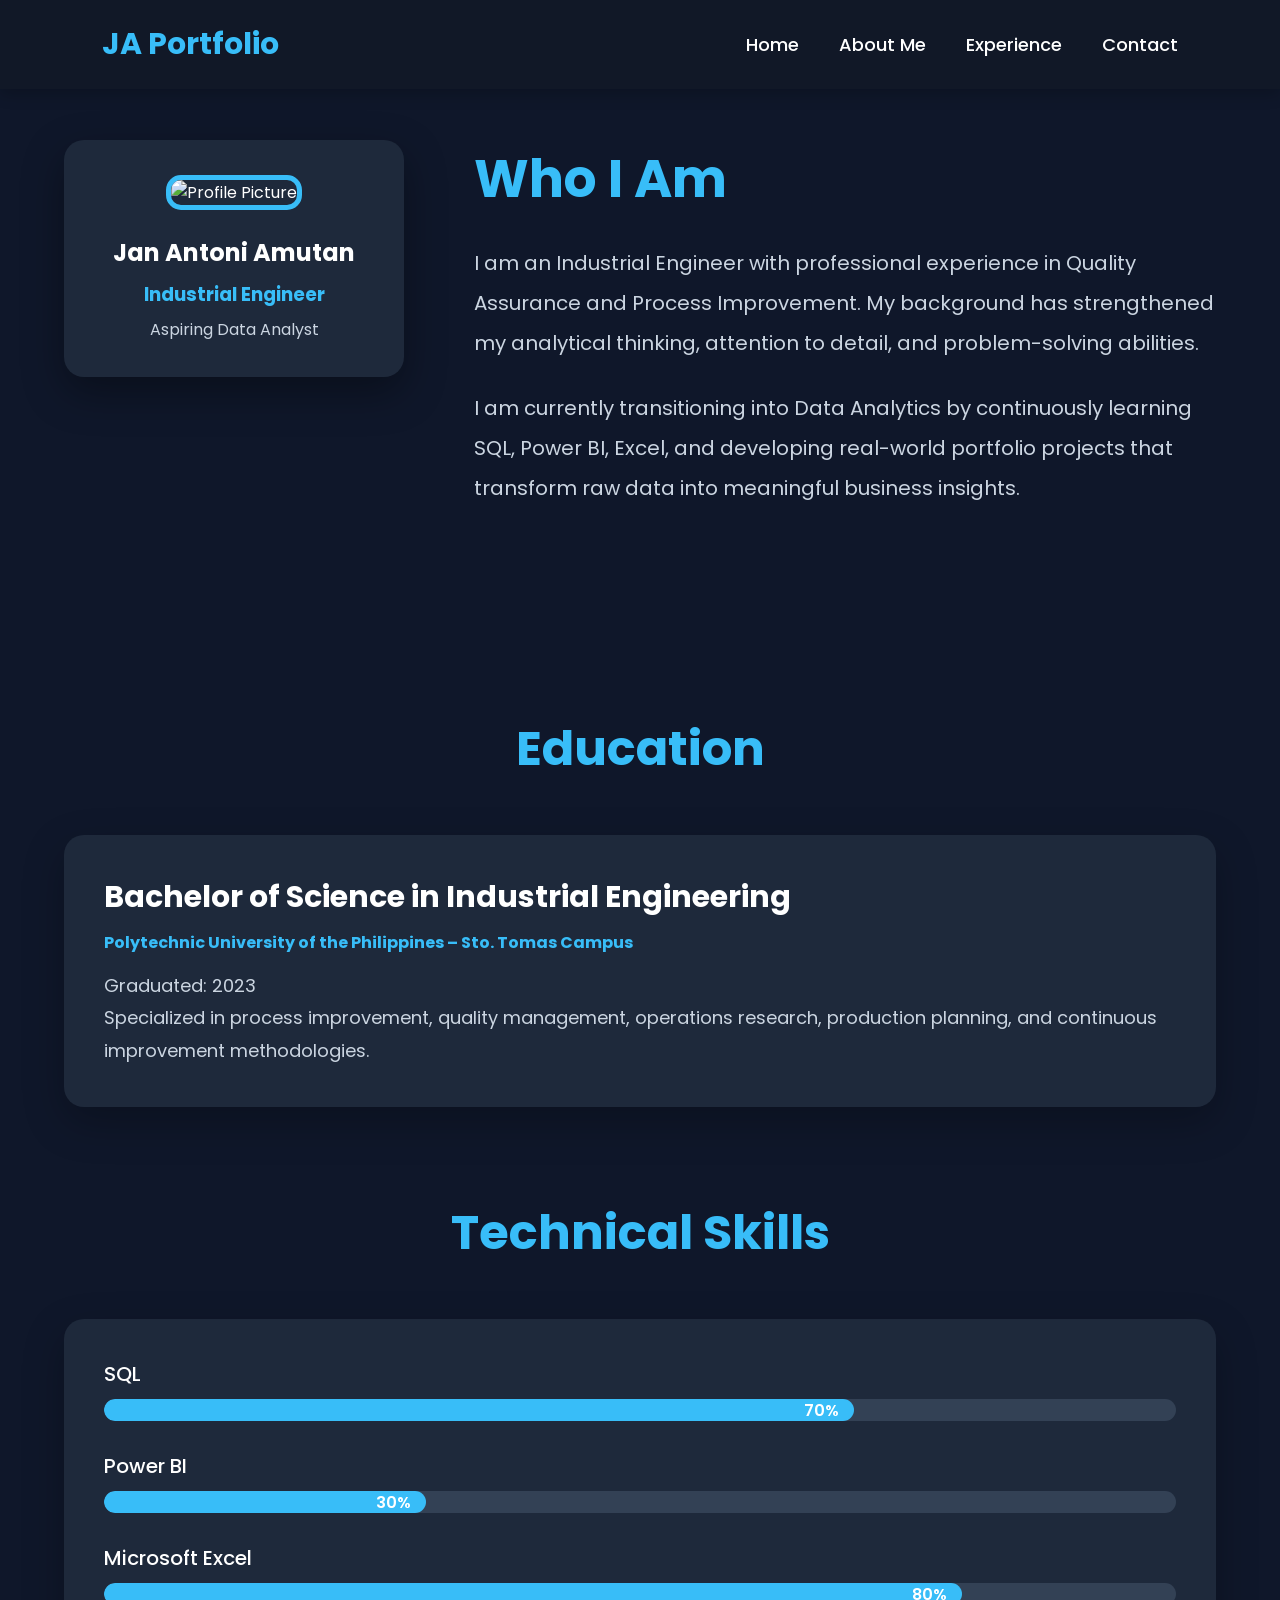
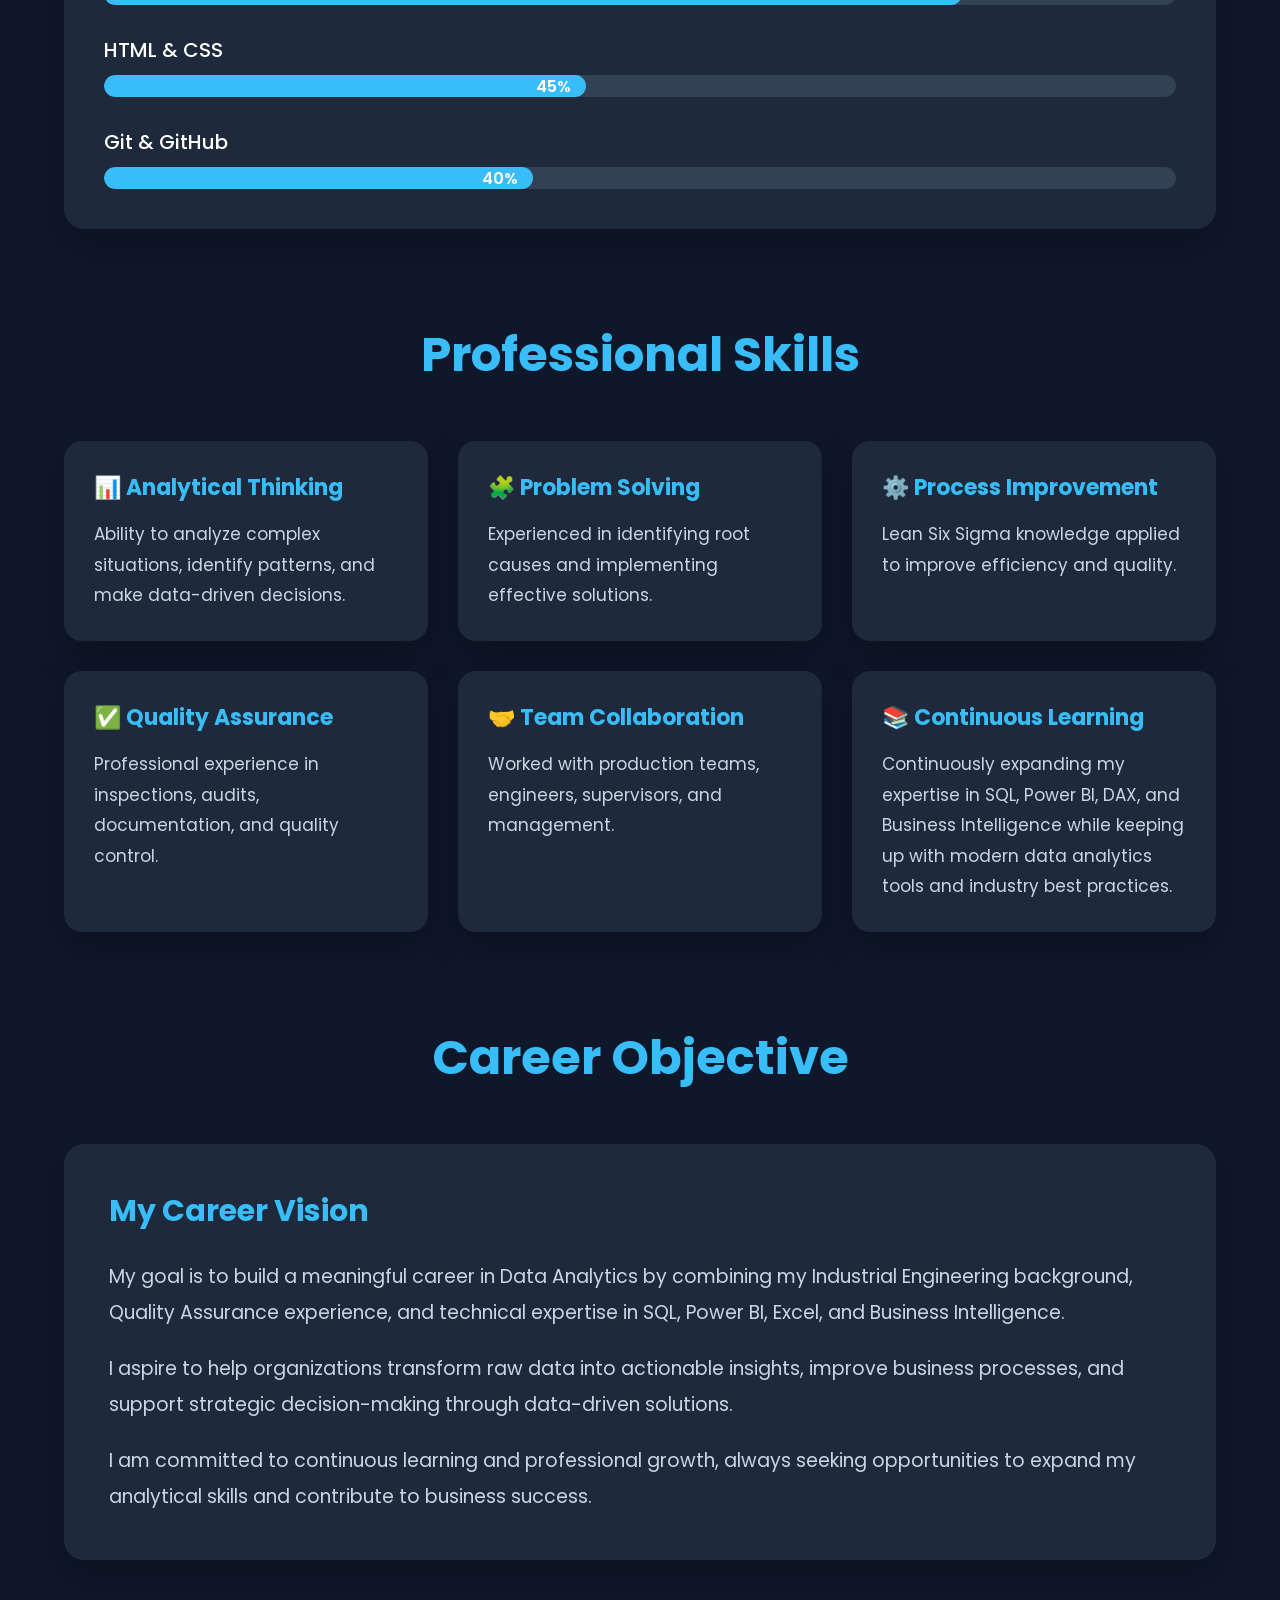
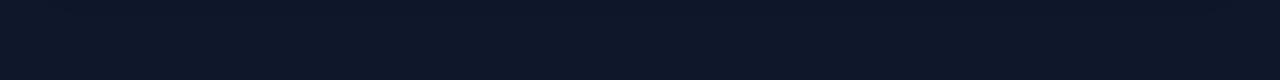
==== about.html @ 2e3f47af "Initial portfolio upload" ====
<!DOCTYPE html>
<html lang="en">

<head>

<meta charset="UTF-8">
<meta name="viewport" content="width=device-width, initial-scale=1.0">

<title>About Me | Jan Antoni Amutan</title>

<link rel="stylesheet" href="css/style.css">

</head>

<body>

<nav class="navbar">

    <div class="logo">
        JA Portfolio
    </div>

    <ul class="nav-links">

        <li><a href="index.html">Home</a></li>
        <li><a href="about.html">About Me</a></li>
        <li><a href="experience.html">Experience</a></li>
        <li><a href="#" id="contactBtn">Contact</a></li>

    </ul>

</nav>

<!-- ================= WHO I AM ================= -->

<section class="about-hero">

    <div class="about-profile">

        <img src="images/Amutanja_Barong01.jpg" alt="Profile Picture">

        <h2>Jan Antoni Amutan</h2>

        <h3>Industrial Engineer</h3>

        <p>Aspiring Data Analyst</p>

    </div>

    <div class="about-intro">

        <h1>Who I Am</h1>

        <p>
            I am an Industrial Engineer with professional experience in Quality Assurance and Process Improvement.
            My background has strengthened my analytical thinking, attention to detail, and problem-solving abilities.
        </p>

        <p>
            I am currently transitioning into Data Analytics by continuously learning SQL, Power BI, Excel,
            and developing real-world portfolio projects that transform raw data into meaningful business insights.
        </p>

    </div>

</section>

<!-- ================= EDUCATION ================= -->

<section class="education">

    <h2 class="section-title">Education</h2>

    <div class="education-card">

        <h3>Bachelor of Science in Industrial Engineering</h3>

        <h4>Polytechnic University of the Philippines – Sto. Tomas Campus</h4>

        <p>Graduated: 2023</p>

        <p>
            Specialized in process improvement, quality management,
            operations research, production planning,
            and continuous improvement methodologies.
        </p>

    </div>

</section>

<!-- ================= TECHNICAL SKILLS ================= -->

<section class="skills-section">

    <h2 class="section-title">Technical Skills</h2>

    <div class="skills-container">

        <div class="skill">

            <span>SQL</span>

            <div class="progress">
                <div class="progress-bar sql">70%</div>
            </div>

        </div>

        <div class="skill">

            <span>Power BI</span>

            <div class="progress">
                <div class="progress-bar powerbi">30%</div>
            </div>

        </div>

        <div class="skill">

            <span>Microsoft Excel</span>

            <div class="progress">
                <div class="progress-bar excel">80%</div>
            </div>

        </div>

        <div class="skill">

            <span>HTML & CSS</span>

            <div class="progress">
                <div class="progress-bar htmlcss">45%</div>
            </div>

        </div>

        <div class="skill">

            <span>Git & GitHub</span>

            <div class="progress">
                <div class="progress-bar github">40%</div>
            </div>

        </div>

    </div>

</section>

<!-- ================= PROFESSIONAL SKILLS ================= -->

<section class="professional-skills">

    <h2 class="section-title">Professional Skills</h2>

    <div class="professional-grid">

        <div class="pro-card">
            <h3>📊 Analytical Thinking</h3>
            <p>
                Ability to analyze complex situations,
                identify patterns, and make data-driven decisions.
            </p>
        </div>

        <div class="pro-card">
            <h3>🧩 Problem Solving</h3>
            <p>
                Experienced in identifying root causes and
                implementing effective solutions.
            </p>
        </div>

        <div class="pro-card">
            <h3>⚙️ Process Improvement</h3>
            <p>
                Lean Six Sigma knowledge applied to improve
                efficiency and quality.
            </p>
        </div>

        <div class="pro-card">
            <h3>✅ Quality Assurance</h3>
            <p>
                Professional experience in inspections,
                audits, documentation, and quality control.
            </p>
        </div>

        <div class="pro-card">
            <h3>🤝 Team Collaboration</h3>
            <p>
                Worked with production teams,
                engineers, supervisors, and management.
            </p>
        </div>

        <div class="pro-card">
            <h3>📚 Continuous Learning</h3>
            <p>
                Continuously expanding my expertise in SQL,
                Power BI, DAX, and Business Intelligence
                while keeping up with modern data analytics
                tools and industry best practices.
            </p>
        </div>

    </div>

</section>

<!-- ================= CAREER OBJECTIVE ================= -->

<section class="career-goal">

    <h2 class="section-title">Career Objective</h2>

    <div class="goal-card">

        <h3>My Career Vision</h3>

        <p>

            My goal is to build a meaningful career in Data Analytics by
            combining my Industrial Engineering background, Quality Assurance
            experience, and technical expertise in SQL, Power BI, Excel,
            and Business Intelligence.

        </p>

        <p>

            I aspire to help organizations transform raw data into
            actionable insights, improve business processes,
            and support strategic decision-making through data-driven solutions.

        </p>

        <p>

            I am committed to continuous learning and professional growth,
            always seeking opportunities to expand my analytical skills
            and contribute to business success.

        </p>

    </div>

</section>

<script src="js/script.js"></script>

</body>

</html>
---- css/style.css ----
/* Google Font */

@import url('https://fonts.googleapis.com/css2?family=Poppins:wght@300;400;500;600;700&display=swap');

/* Reset */

*{
    margin:0;
    padding:0;
    box-sizing:border-box;
}

html{

    scroll-behavior:smooth;

}

body{

    font-family:'Poppins',sans-serif;
    background:#0F172A;
    color:white;

}

/* Navigation */

.navbar{

    position:fixed;

    top:0;

    left:0;

    width:100%;

    padding:22px 8%;

    display:flex;

    justify-content:space-between;

    align-items:center;

    background:#111827;

    box-shadow:0 5px 15px rgba(0,0,0,.2);

    z-index:1000;

}

.logo{

    font-size:30px;

    font-weight:700;

    color:#38BDF8;

}

.nav-links{

    display:flex;

    gap:40px;

    list-style:none;

}

.nav-links a{

    position:relative;

    color:white;

    text-decoration:none;

    font-size:18px;

    font-weight:500;

    transition:.3s;

}

.nav-links a::after{

    content:"";

    position:absolute;

    left:0;

    bottom:-8px;

    width:0;

    height:3px;

    background:#38BDF8;

    transition:.35s;

    border-radius:5px;

}

.nav-links a:hover{

    color:#38BDF8;

}

.nav-links a:hover::after{

    width:100%;

}

/* ==========================
   HERO SECTION
========================== */

.hero{

    min-height:100vh;
    width:90%;
    max-width:1200px;

    margin:auto;

    display:flex;
    justify-content:space-between;
    align-items:center;

    gap:80px;

    padding-top:100px;

}

.hero-text{

    flex:1;

}

.hello{

    font-size:22px;
    color:#CBD5E1;
    margin-bottom:15px;

}

.hero h1{

    font-size:68px;
    line-height:1.1;
    margin-bottom:20px;

}

.hero h2{

    font-size:34px;
    color:#38BDF8;
    margin-bottom:25px;

}

.description{

    font-size:20px;
    line-height:1.8;
    color:#CBD5E1;
    margin-bottom:40px;

}

/* ==========================
   HERO BUTTONS
========================== */

.hero-buttons{

    display:flex;
    align-items:center;
    gap:20px;

    margin-top:35px;

    flex-wrap:nowrap;

}

.hero-buttons a{

    display:flex;
    justify-content:center;
    align-items:center;

    width:165px;
    height:60px;

    text-decoration:none;

    color:white;
    font-size:18px;
    font-weight:500;

    border-radius:12px;

    transition:.3s;

}

.hero-buttons a:hover{

    transform:translateY(-5px);

}

/* Individual Button Colors */

.btn-secondary{

    background:#2563EB;

}

.btn-success{

    background:#16A34A;

}

.btn-primary{

    background:#38BDF8;

}

.btn-secondary:hover{

    background:#1D4ED8;

}

.btn-success:hover{

    background:#15803D;

}

.btn-primary:hover{

    background:#0EA5E9;

}

/* ==========================
   HERO IMAGE
========================== */

.hero-image{

    flex:1;
    display:flex;
    justify-content:center;

}

.hero-image img{

    width:360px;

    border-radius:25px;

    border:5px solid #38BDF8;

    box-shadow:0 20px 50px rgba(0,0,0,.35);

    transition:.4s;

}

.hero-image img:hover{

    transform:translateY(-10px) scale(1.03);

    box-shadow:0 25px 60px rgba(56,189,248,.3);

}

/* ==========================
   PROJECTS SECTION
========================== */

.projects{

    padding:120px 8%;

    background:#111827;

    text-align:center;

}

.section-title{

    font-size:54px;

    color:#38BDF8;

    margin-bottom:25px;

}

.projects-description{

    max-width:850px;

    margin:0 auto 60px;

    font-size:20px;

    color:#CBD5E1;

    line-height:1.8;

}

.projects-grid{

    display:grid;

    grid-template-columns:repeat(auto-fit,minmax(340px,1fr));

    gap:35px;

}

.project-card{

    background:#1E293B;

    border-radius:20px;

    padding:40px;

    transition:.35s;

    border:1px solid transparent;

}

.project-card:hover{

    transform:translateY(-12px);

    border-color:#38BDF8;

    box-shadow:0 20px 40px rgba(0,0,0,.35);

}

.project-icon{

    font-size:55px;

    margin-bottom:20px;

}

.project-card h3{

    font-size:28px;

    margin-bottom:15px;

}

.project-card p{

    color:#CBD5E1;

    line-height:1.7;

    margin-bottom:25px;

}

.tech-stack{

    display:flex;

    justify-content:center;

    gap:12px;

    flex-wrap:wrap;

    margin-bottom:30px;

}

.tech-stack span{

    background:#334155;

    padding:8px 18px;

    border-radius:30px;

    font-size:14px;

}

.project-btn{

    background:#2563EB;

    color:white;

    border:none;

    padding:14px 28px;

    border-radius:10px;

    cursor:pointer;

    transition:.3s;

}

.project-btn:hover{

    background:#1D4ED8;

}

/* ==========================
   CERTIFICATES
========================== */

.certificates{

    width:90%;

    max-width:1200px;

    margin:100px auto;

}

.certificate-grid{

    display:grid;

    grid-template-columns:repeat(2,1fr);

    gap:35px;

}

.certificate-card{

    background:#1E293B;

    border-radius:20px;

    padding:30px;

    min-height:360px;

    transition:.35s;

    box-shadow:0 15px 35px rgba(0,0,0,.25);

}

.certificate-card:hover{

    transform:translateY(-8px);

}

.certificate-icon{

    font-size:48px;

    margin-bottom:20px;

}

.certificate-card h3{

    font-size:28px;

    margin-bottom:12px;

}

.certificate-card p{

    color:#CBD5E1;

    line-height:1.7;

    margin:18px 0;

}

/* ==========================
   STATUS BADGES
========================== */

.status{

    display:inline-block;

    padding:8px 18px;

    border-radius:30px;

    color:white;

    font-size:14px;

    font-weight:600;

    margin-bottom:20px;

}

.completed{

    background:#16A34A;

}

.in-progress{

    background:#2563EB;

}

.pending{

    background:#64748B;

}

/* ==========================
   BUTTON
========================== */

.certificate-card button{

    margin-top:20px;

    padding:14px 26px;

    border:none;

    border-radius:10px;

    background:#334155;

    color:white;

    cursor:pointer;

    transition:.3s;

    font-size:16px;

}

.certificate-card button:hover:not(:disabled){

    background:#38BDF8;

}

.certificate-card button:disabled{

    cursor:not-allowed;

    opacity:.6;

}


/* ==========================
   CERTIFICATE POPUP
========================== */

.certificate-modal{

    display:none;

    position:fixed;

    inset:0;

    z-index:10000;

    padding:30px;

    background:rgba(2, 6, 23, .88);

    backdrop-filter:blur(6px);

    justify-content:center;

    align-items:center;

    overflow-y:auto;

}

.certificate-modal.open{

    display:flex;

}

.certificate-modal-content{

    position:relative;

    width:min(1000px, 95vw);

    max-height:92vh;

    padding:30px;

    background:#1E293B;

    border:1px solid rgba(56, 189, 248, .35);

    border-radius:20px;

    box-shadow:0 25px 70px rgba(0, 0, 0, .55);

    text-align:center;

    animation:certificatePopup .3s ease;

}

.certificate-modal-content h2{

    padding:0 45px;

    margin-bottom:22px;

    color:#38BDF8;

    font-size:26px;

}

.certificate-preview{

    max-height:75vh;

    overflow:auto;

    border-radius:12px;

    background:#0F172A;

}

.certificate-preview img{

    display:block;

    width:100%;

    height:auto;

    object-fit:contain;

    border-radius:12px;

}

.certificate-close{

    position:absolute;

    top:14px;

    right:18px;

    width:42px;

    height:42px;

    border:none;

    border-radius:50%;

    background:#334155;

    color:white;

    font-size:30px;

    line-height:1;

    cursor:pointer;

    transition:.25s;

}

.certificate-close:hover{

    background:#EF4444;

    transform:rotate(90deg);

}

body.modal-open{

    overflow:hidden;

}

@keyframes certificatePopup{

    from{

        opacity:0;

        transform:translateY(20px) scale(.96);

    }

    to{

        opacity:1;

        transform:translateY(0) scale(1);

    }

}

/* ==========================
   CONTACT MODAL
========================== */

.modal{

    display:none;

    position:fixed;

    z-index:9999;

    left:0;

    top:0;

    width:100%;

    height:100%;

    background:rgba(0,0,0,.75);

    justify-content:center;

    align-items:center;

}

.modal-content{

    background:#1E293B;

    width:90%;

    max-width:650px;

    border-radius:18px;

    padding:40px;

    position:relative;

    animation:popup .3s ease;

}

@keyframes popup{

    from{

        transform:scale(.8);
        opacity:0;

    }

    to{

        transform:scale(1);
        opacity:1;

    }

}

.close{

    position:absolute;

    right:25px;

    top:18px;

    font-size:34px;

    cursor:pointer;

}

.modal-content h2{

    color:#38BDF8;

    margin-bottom:10px;

}

.contact-subtitle{

    color:#CBD5E1;

    margin-bottom:35px;

    line-height:1.7;

}

.contact-list{

    display:flex;

    flex-direction:column;

    gap:18px;

}

.contact-card{

    display:flex;

    align-items:center;

    gap:20px;

    background:#334155;

    padding:20px;

    border-radius:12px;

    transition:.3s;

}

.contact-card:hover{

    transform:translateX(8px);

}

.contact-card span{

    font-size:34px;

}

.contact-card h3{

    margin-bottom:5px;

}

.contact-card p{

    color:#CBD5E1;

}

/* ==========================
   SCROLL ANIMATIONS
========================== */

.hidden{

    opacity:0;

    transform:translateY(50px);

    transition:all .8s ease;

}

.show{

    opacity:1;

    transform:translateY(0);

}

/* ==========================
   DASHBOARD
========================== */

.dashboard{

    padding:70px 8%;

    display:grid;

    grid-template-columns:repeat(4,1fr);

    gap:30px;

}

.dashboard-card{

    background:#1E293B;

    padding:35px;

    border-radius:20px;

    text-align:center;

    border:1px solid transparent;

    transition:.35s;

    box-shadow:0 15px 35px rgba(0,0,0,.18);

}

.dashboard-card:hover{

    transform:translateY(-10px);

    border-color:#38BDF8;

    box-shadow:0 20px 45px rgba(56,189,248,.25);

}

.project-card:hover{

    transform:translateY(-10px) scale(1.02);

    border-color:#38BDF8;

    box-shadow:0 20px 45px rgba(56,189,248,.2);

}

.dashboard-card h2{

    color:#38BDF8;

    font-size:48px;

    margin-bottom:15px;

}

.dashboard-card p{

    color:#CBD5E1;

    font-size:18px;

}

/* ==========================
   FOOTER
========================== */

.footer{

    background:#111827;

    padding:80px 10%;

    text-align:center;

}

.footer h2{

    color:#38BDF8;

    font-size:38px;

    margin-bottom:20px;

}

.footer p{

    color:#CBD5E1;

    font-size:18px;

    line-height:1.8;

    max-width:700px;

    margin:auto;

}

.footer-links{

    margin:40px 0;

    display:flex;

    justify-content:center;

    gap:35px;

    flex-wrap:wrap;

}

.footer-links a{

    color:white;

    text-decoration:none;

    background:#1E293B;

    padding:15px 30px;

    border-radius:12px;

    transition:.3s;

}

.footer-links a:hover{

    background:#38BDF8;

    transform:translateY(-5px);

}

.footer hr{

    margin:50px auto;

    border:none;

    height:1px;

    background:#334155;

    width:80%;

}

.copyright{

    color:#94A3B8;

}

.copyright span{

    color:#38BDF8;

    font-weight:600;

}

/* ==========================
   PAGE HERO
========================== */

.page-hero{

    min-height:45vh;

    display:flex;

    flex-direction:column;

    justify-content:center;

    align-items:center;

    text-align:center;

    background:#0F172A;

}

.page-hero h1{

    font-size:70px;

    color:#38BDF8;

    margin-bottom:20px;

}

.page-hero p{

    font-size:22px;

    color:#CBD5E1;

}

/* ==========================
   ABOUT PAGE
========================== */

.about-hero{

    width:90%;
    max-width:1200px;

    margin:0 auto;

    display:flex;
    justify-content:space-between;
    align-items:flex-start;

    gap:70px;

    padding:140px 0 100px;

}

.about-profile{

    width:340px;

    background:#1E293B;

    padding:35px;

    border-radius:20px;

    text-align:center;

    box-shadow:0 15px 40px rgba(0,0,0,.35);

}

.about-profile img{

    width:100%;

    border-radius:15px;

    border:5px solid #38BDF8;

    margin-bottom:25px;

}

.about-profile h2{

    margin-bottom:10px;

}

.about-profile h3{

    color:#38BDF8;

    margin-bottom:8px;

}

.about-profile p{

    color:#CBD5E1;

}

.about-intro{

    flex:1;

}

.about-intro h1{

    font-size:52px;

    color:#38BDF8;

    margin-bottom:25px;

}

.about-intro p{

    font-size:20px;

    line-height:2;

    color:#CBD5E1;

    margin-bottom:25px;

}

/* ==========================
   EDUCATION
========================== */

.education{

    width:90%;
    max-width:1200px;
    margin:80px auto;

}

.section-title{

    font-size:48px;
    color:#38BDF8;
    text-align:center;
    margin-bottom:50px;

}

.education-card{

    background:#1E293B;

    padding:40px;

    border-radius:20px;

    box-shadow:0 15px 40px rgba(0,0,0,.25);

    transition:.3s;

}

.education-card:hover{

    transform:translateY(-8px);

}

.education-card h3{

    font-size:30px;

    margin-bottom:10px;

}

.education-card h4{

    color:#38BDF8;

    margin-bottom:15px;

}

.education-card p{

    color:#CBD5E1;

    font-size:18px;

    line-height:1.8;

}

/* ==========================
   TECHNICAL SKILLS
========================== */

.skills-section{

    width:90%;
    max-width:1200px;

    margin:90px auto;

}

.skills-container{

    background:#1E293B;

    padding:40px;

    border-radius:20px;

    box-shadow:0 15px 40px rgba(0,0,0,.25);

}

.skill{

    margin-bottom:30px;

}

.skill:last-child{

    margin-bottom:0;

}

.skill span{

    display:block;

    margin-bottom:10px;

    font-size:20px;

    font-weight:500;

}

.progress{

    width:100%;

    height:22px;

    background:#334155;

    border-radius:30px;

    overflow:hidden;

}

.progress-bar{

    height:100%;

    display:flex;

    justify-content:flex-end;

    align-items:center;

    padding-right:15px;

    color:white;

    font-weight:600;

    border-radius:30px;

    background:#38BDF8;

}

/* Skill Percentages */

.sql{

    width:70%;

}

.powerbi{

    width:30%;

}

.excel{

    width:80%;

}

.htmlcss{

    width:45%;

}

.github{

    width:40%;

}

/* ==========================
   PROFESSIONAL SKILLS
========================== */

.professional-skills{

    width:90%;
    max-width:1200px;
    margin:90px auto;

}

.professional-grid{

    display:grid;

    grid-template-columns:repeat(3,1fr);

    gap:30px;

}

.pro-card{

    background:#1E293B;

    padding:30px;

    border-radius:18px;

    transition:.35s;

    box-shadow:0 15px 35px rgba(0,0,0,.25);

}

.pro-card:hover{

    transform:translateY(-8px);

    border:1px solid #38BDF8;

}

.pro-card h3{

    color:#38BDF8;

    margin-bottom:15px;

    font-size:22px;

}

.pro-card p{

    color:#CBD5E1;

    line-height:1.8;

    font-size:17px;

}

/* ==========================
   CAREER OBJECTIVE
========================== */

.career-goal{

    width:90%;
    max-width:1200px;

    margin:90px auto 120px;

}

.goal-card{

    background:#1E293B;

    padding:45px;

    border-radius:20px;

    box-shadow:0 15px 40px rgba(0,0,0,.25);

    transition:.35s;

}

.goal-card:hover{

    transform:translateY(-8px);

    border:1px solid #38BDF8;

}

.goal-card h3{

    color:#38BDF8;

    font-size:30px;

    margin-bottom:25px;

}

.goal-card p{

    color:#CBD5E1;

    font-size:19px;

    line-height:1.9;

    margin-bottom:20px;

}

.goal-card p:last-child{

    margin-bottom:0;

}

/* ==========================
   CERTIFICATE MODAL
========================== */

.certificate-modal{

    display:none;

    position:fixed;

    top:0;

    left:0;

    width:100%;

    height:100%;

    background:rgba(0,0,0,.85);

    justify-content:center;

    align-items:center;

    z-index:9999;

}

.certificate-modal-content{

    position:relative;

    max-width:900px;

    width:90%;

    background:#1E293B;

    padding:25px;

    border-radius:20px;

    text-align:center;

    animation:fadeIn .3s ease;

}

.certificate-modal-content img{

    width:100%;

    max-height:80vh;

    object-fit:contain;

    border-radius:10px;

}

.certificate-close{

    position:absolute;

    top:15px;

    right:20px;

    font-size:38px;

    color:white;

    cursor:pointer;

}

.certificate-close:hover{

    color:#38BDF8;

}

.certificate-modal-content h2{

    color:#38BDF8;

    margin-bottom:20px;

}

@keyframes fadeIn{

    from{

        opacity:0;

        transform:scale(.9);

    }

    to{

        opacity:1;

        transform:scale(1);

    }

}

/* =====================================================
   EXPERIENCE PAGE
   Used by: experience.html
===================================================== */


/* =====================================================
   EXPERIENCE PAGE HEADER
===================================================== */

.experience-header{
    width:90%;
    max-width:1000px;
    margin:0 auto;
    padding-top:160px;
    padding-bottom:70px;
    text-align:center;
}

.experience-label{
    color:#38BDF8;
    font-size:16px;
    font-weight:600;
    letter-spacing:3px;
    margin-bottom:15px;
}

.experience-header h1{
    font-size:56px;
    margin-bottom:25px;
    color:white;
}

.experience-header > p:last-child{
    max-width:800px;
    margin:auto;
    color:#CBD5E1;
    font-size:19px;
    line-height:1.8;
}


/* =====================================================
   EXPERIENCE TIMELINE

   1. Brother
      Quality Assurance Engineer

   2. FAST Services Corporation
      Site Mentor / Industrial Engineer

   3. FAST Services Corporation
      Education and Training

   4. Orkestra Communications
      Data Research Analyst (OJT)
===================================================== */

.experience-section{
    width:90%;
    max-width:1100px;
    margin:0 auto 120px;
}

.experience-timeline{
    position:relative;
    padding-left:60px;
}


/* Vertical Timeline Line */

.experience-timeline::before{
    content:"";
    position:absolute;
    left:15px;
    top:10px;
    bottom:10px;
    width:3px;
    background:#334155;
    border-radius:10px;
}


/* =====================================================
   INDIVIDUAL EXPERIENCE ITEM
===================================================== */

.experience-item{
    position:relative;
    margin-bottom:55px;
}

.experience-item:last-child{
    margin-bottom:0;
}


/* Timeline Circle */

.timeline-marker{
    position:absolute;
    left:-53px;
    top:30px;

    width:18px;
    height:18px;

    background:#38BDF8;

    border:4px solid #0F172A;
    border-radius:50%;

    box-shadow:
        0 0 0 3px #38BDF8,
        0 0 20px rgba(56,189,248,.5);

    z-index:2;
}


/* =====================================================
   EXPERIENCE CARD

   Used by all experience cards:
   - Brother
   - FAST Site Mentor
   - FAST Education and Training
   - Orkestra
===================================================== */

.experience-card{
    background:#1E293B;

    padding:40px;

    border-radius:20px;

    border:1px solid transparent;

    box-shadow:
        0 15px 40px rgba(0,0,0,.25);

    transition:.35s;
}


/* Experience Card Hover */

.experience-card:hover{
    transform:translateY(-7px);

    border-color:#38BDF8;

    box-shadow:
        0 20px 45px rgba(56,189,248,.15);
}


/* =====================================================
   EXPERIENCE CARD HEADER
===================================================== */

.experience-card-header{
    display:flex;
    justify-content:space-between;
    align-items:flex-start;

    gap:30px;

    margin-bottom:25px;
}


/* Employment Date */

.experience-date{
    display:inline-block;

    background:#0F172A;
    color:#38BDF8;

    padding:8px 16px;

    border-radius:30px;

    font-size:14px;
    font-weight:600;

    margin-bottom:15px;
}


/* Job Title */

.experience-card h2{
    font-size:30px;
    color:white;
    margin-bottom:8px;
}


/* Company Name */

.experience-card h3{
    font-size:19px;
    color:#38BDF8;
    font-weight:500;
}


/* =====================================================
   EXPERIENCE ICONS

   Brother
   ⚙️

   FAST Site Mentor
   📊

   FAST Education and Training
   📋

   Orkestra
   🔎
===================================================== */

.experience-icon{
    min-width:65px;
    width:65px;
    height:65px;

    display:flex;
    justify-content:center;
    align-items:center;

    background:#0F172A;

    border-radius:15px;

    font-size:30px;

    flex-shrink:0;
}


/* =====================================================
   EXPERIENCE SUMMARY
===================================================== */

.experience-summary{
    color:#CBD5E1;

    font-size:17px;
    line-height:1.8;

    margin-bottom:30px;

    padding-bottom:25px;

    border-bottom:1px solid #334155;
}


/* Key Responsibilities Heading */

.experience-card h4{
    color:white;

    font-size:18px;

    margin-bottom:18px;
}


/* =====================================================
   KEY RESPONSIBILITIES
===================================================== */

.experience-list{
    padding-left:22px;

    /*
       This creates consistent space between
       responsibilities and skill tags.
    */

    margin-bottom:35px;
}

.experience-list li{
    color:#CBD5E1;

    font-size:16px;
    line-height:1.8;

    margin-bottom:12px;

    padding-left:5px;
}


/* Remove unnecessary bottom margin
   from the final responsibility */

.experience-list li:last-child{
    margin-bottom:0;
}


/* Blue Bullet Points */

.experience-list li::marker{
    color:#38BDF8;
}


/* =====================================================
   EXPERIENCE SKILL TAGS
===================================================== */

.experience-skills{
    display:flex;

    flex-wrap:wrap;

    gap:10px;

    /*
       Prevents inherited margins from creating
       inconsistent spacing between cards.
    */

    margin-top:0;
}


/* Individual Skill Tag */

.experience-skills span{
    background:#334155;

    color:#E2E8F0;

    padding:8px 15px;

    border-radius:30px;

    font-size:13px;

    transition:.3s;
}


/* Skill Tag Hover */

.experience-skills span:hover{
    background:#38BDF8;

    color:#0F172A;

    transform:translateY(-2px);
}


/* =====================================================
   SITE MENTOR SKILLS

   The HTML currently uses:

   <div class="experience-skills site-mentor-skills">

   We don't need additional spacing here anymore because
   .experience-list handles spacing consistently.
===================================================== */

.site-mentor-skills{
    margin-top:0;
}


/* =====================================================
   RESPONSIVE EXPERIENCE PAGE
   TABLET / SMALL LAPTOP
===================================================== */

@media(max-width:768px){

    /* Header */

    .experience-header{
        padding-top:130px;
        padding-bottom:50px;
    }

    .experience-header h1{
        font-size:42px;
    }

    .experience-header > p:last-child{
        font-size:17px;
    }


    /* Timeline */

    .experience-timeline{
        padding-left:35px;
    }

    .experience-timeline::before{
        left:7px;
    }

    .timeline-marker{
        left:-35px;
    }


    /* Experience Card */

    .experience-card{
        padding:28px;
    }


    /* Card Header */

    .experience-card-header{
        gap:15px;
    }

    .experience-card h2{
        font-size:25px;
    }


    /* Experience Icon */

    .experience-icon{
        min-width:50px;
        width:50px;
        height:50px;
        font-size:24px;
    }


    /* Responsibilities */

    .experience-list{
        margin-bottom:30px;
    }

}


/* =====================================================
   RESPONSIVE EXPERIENCE PAGE
   MOBILE
===================================================== */

@media(max-width:520px){

    /* Header */

    .experience-header h1{
        font-size:36px;
    }


    /* Card Header */

    .experience-card-header{
        flex-direction:column;
    }


    /* Hide Icons */

    .experience-icon{
        display:none;
    }


    /* Experience Card */

    .experience-card{
        padding:24px;
    }


    /* Timeline */

    .experience-timeline{
        padding-left:28px;
    }

    .experience-timeline::before{
        left:4px;
    }

    .timeline-marker{
        left:-31px;
    }


    /* Responsibilities */

    .experience-list{
        margin-bottom:28px;
    }


    /* Skill Tags */

    .experience-skills{
        gap:8px;
    }

    .experience-skills span{
        font-size:12px;
        padding:7px 12px;
    }

}
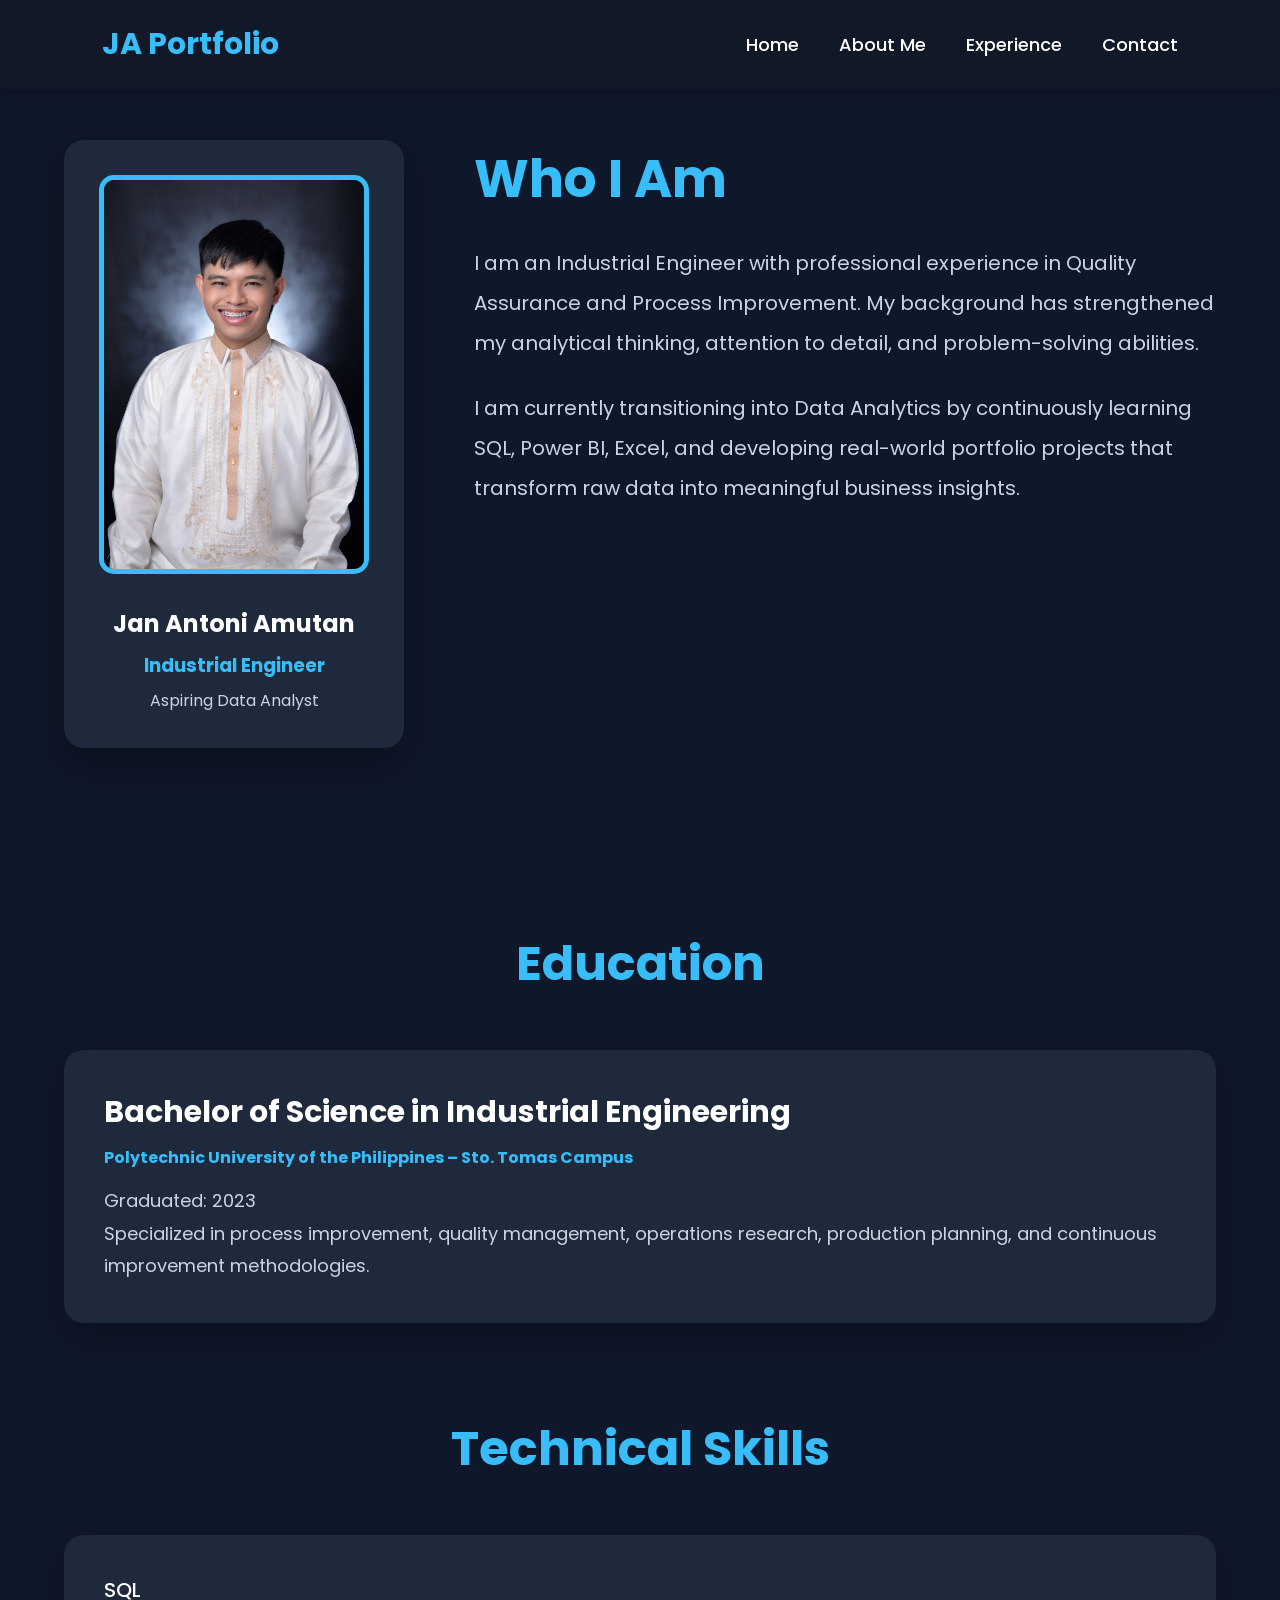
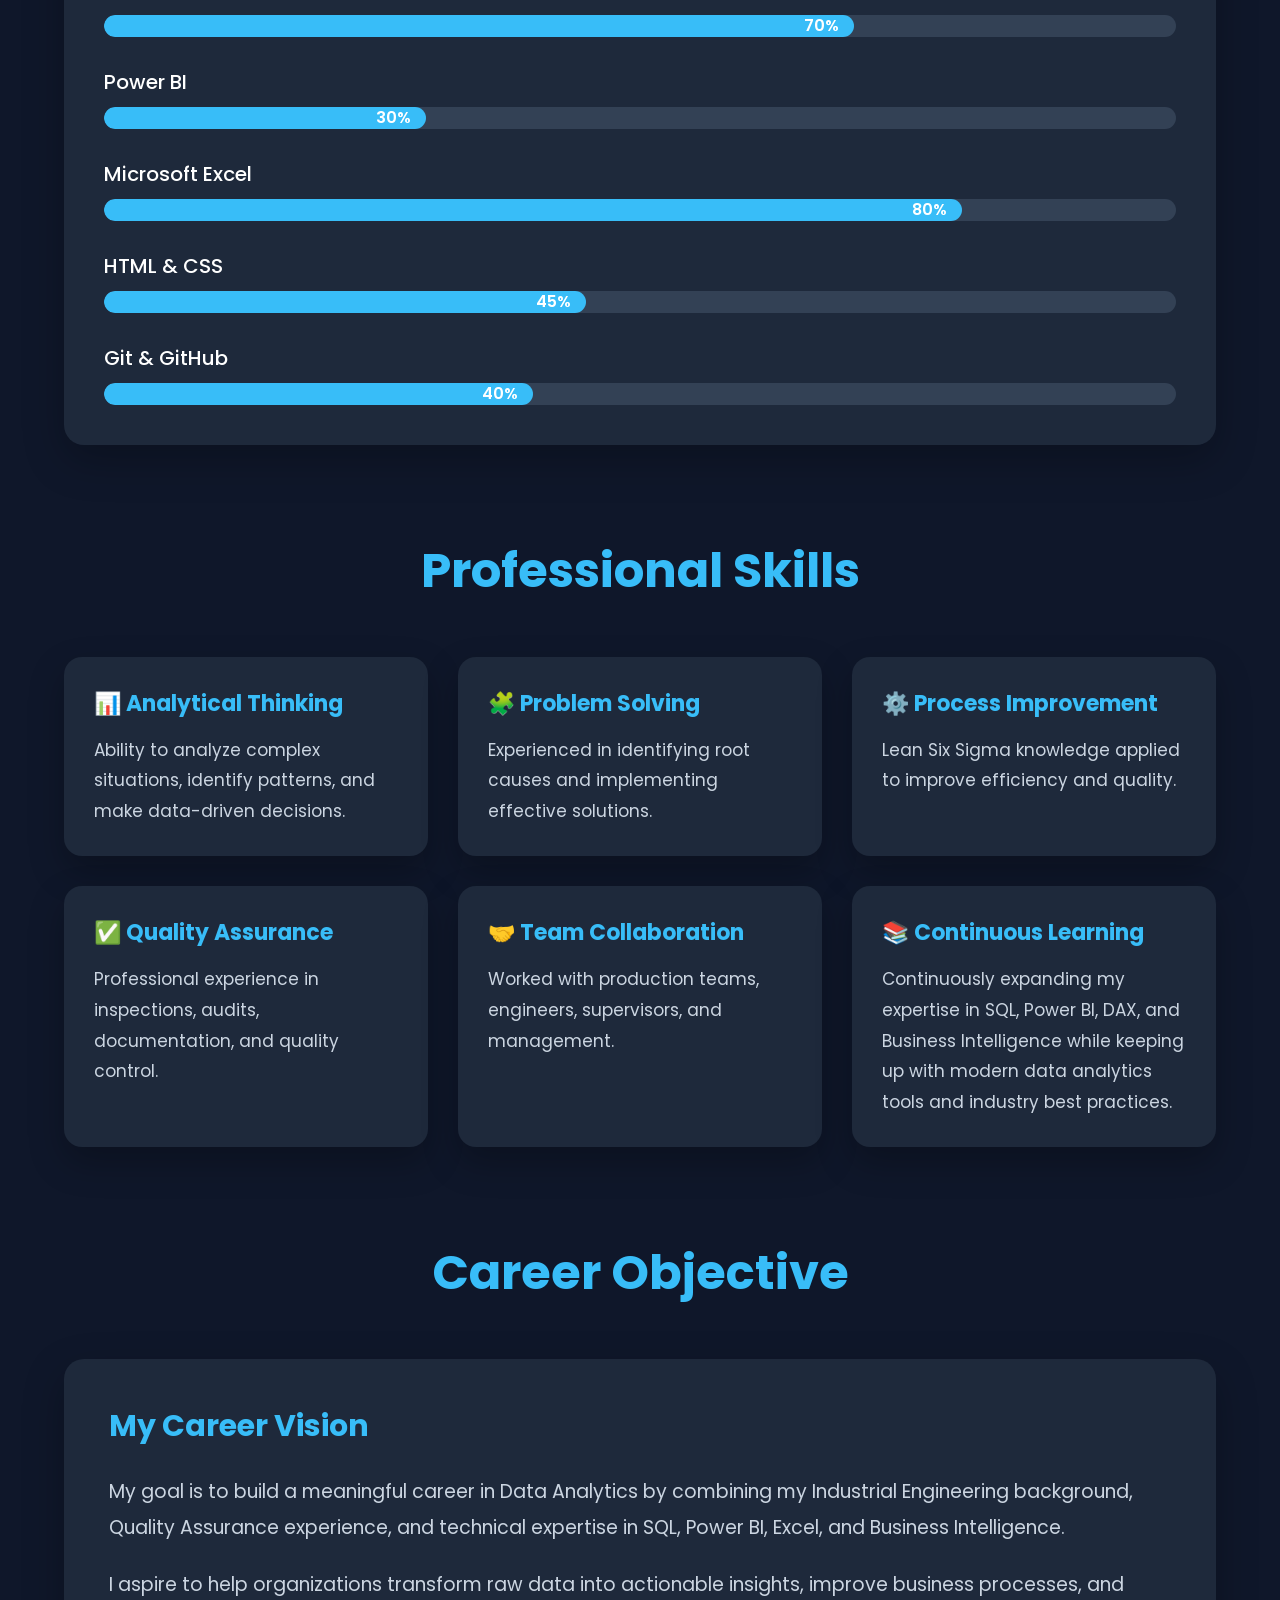
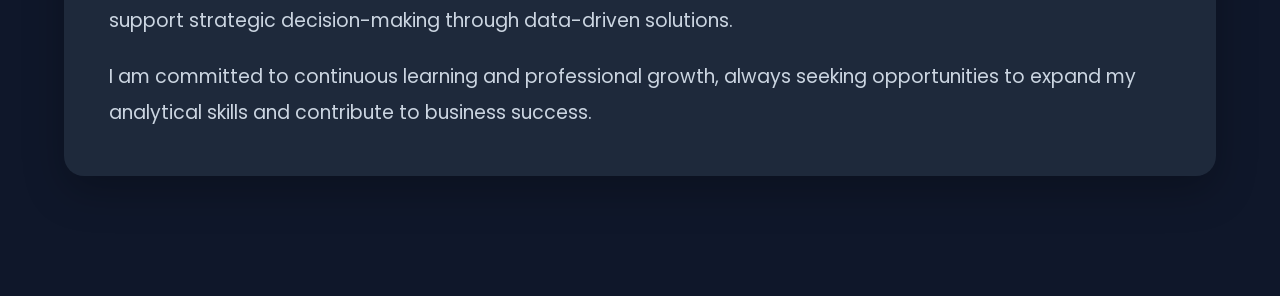
==== commit c315a048: "Fix About Me profile image" ====
--- a/about.html
+++ b/about.html
@@ -37,7 +37,7 @@
 
     <div class="about-profile">
 
-        <img src="images/Amutanja_Barong01.jpg" alt="Profile Picture">
+        <img src="images/Amutanja_Barong01.JPG" alt="Profile Picture">
 
         <h2>Jan Antoni Amutan</h2>
 
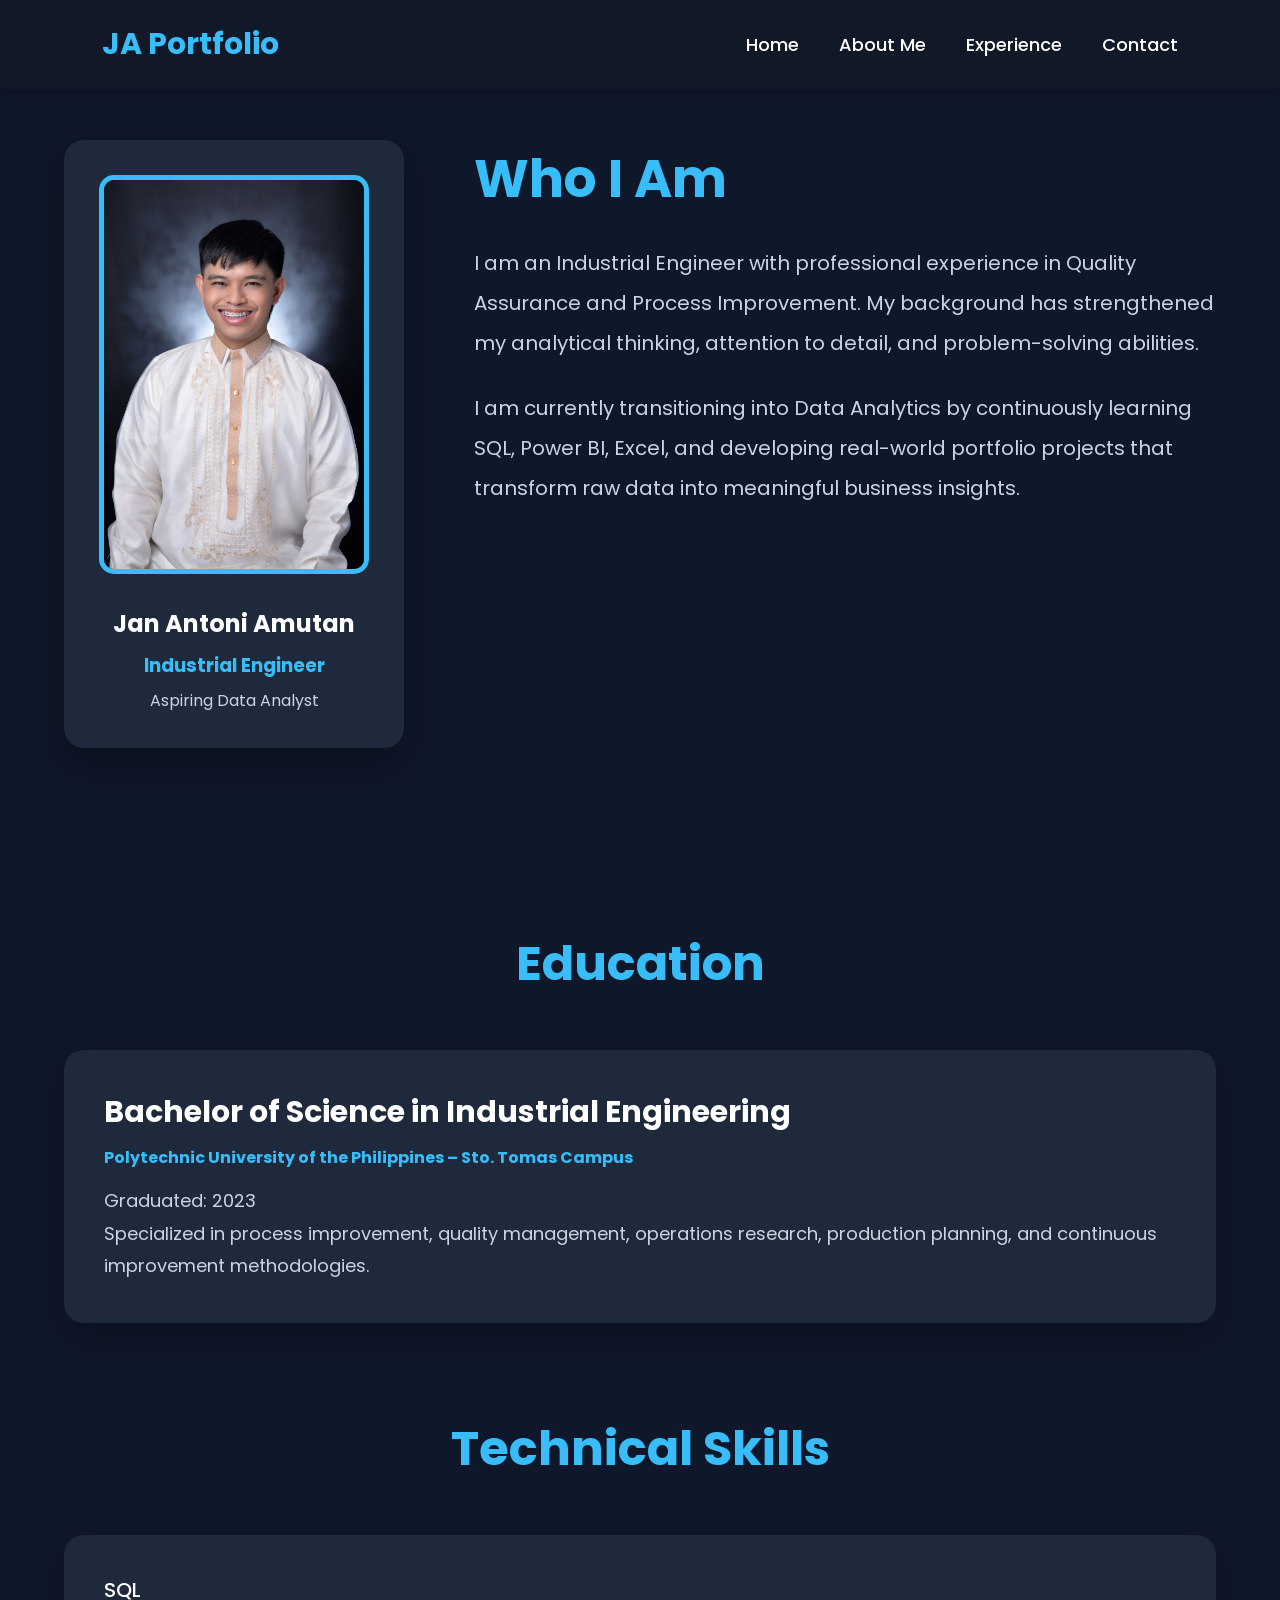
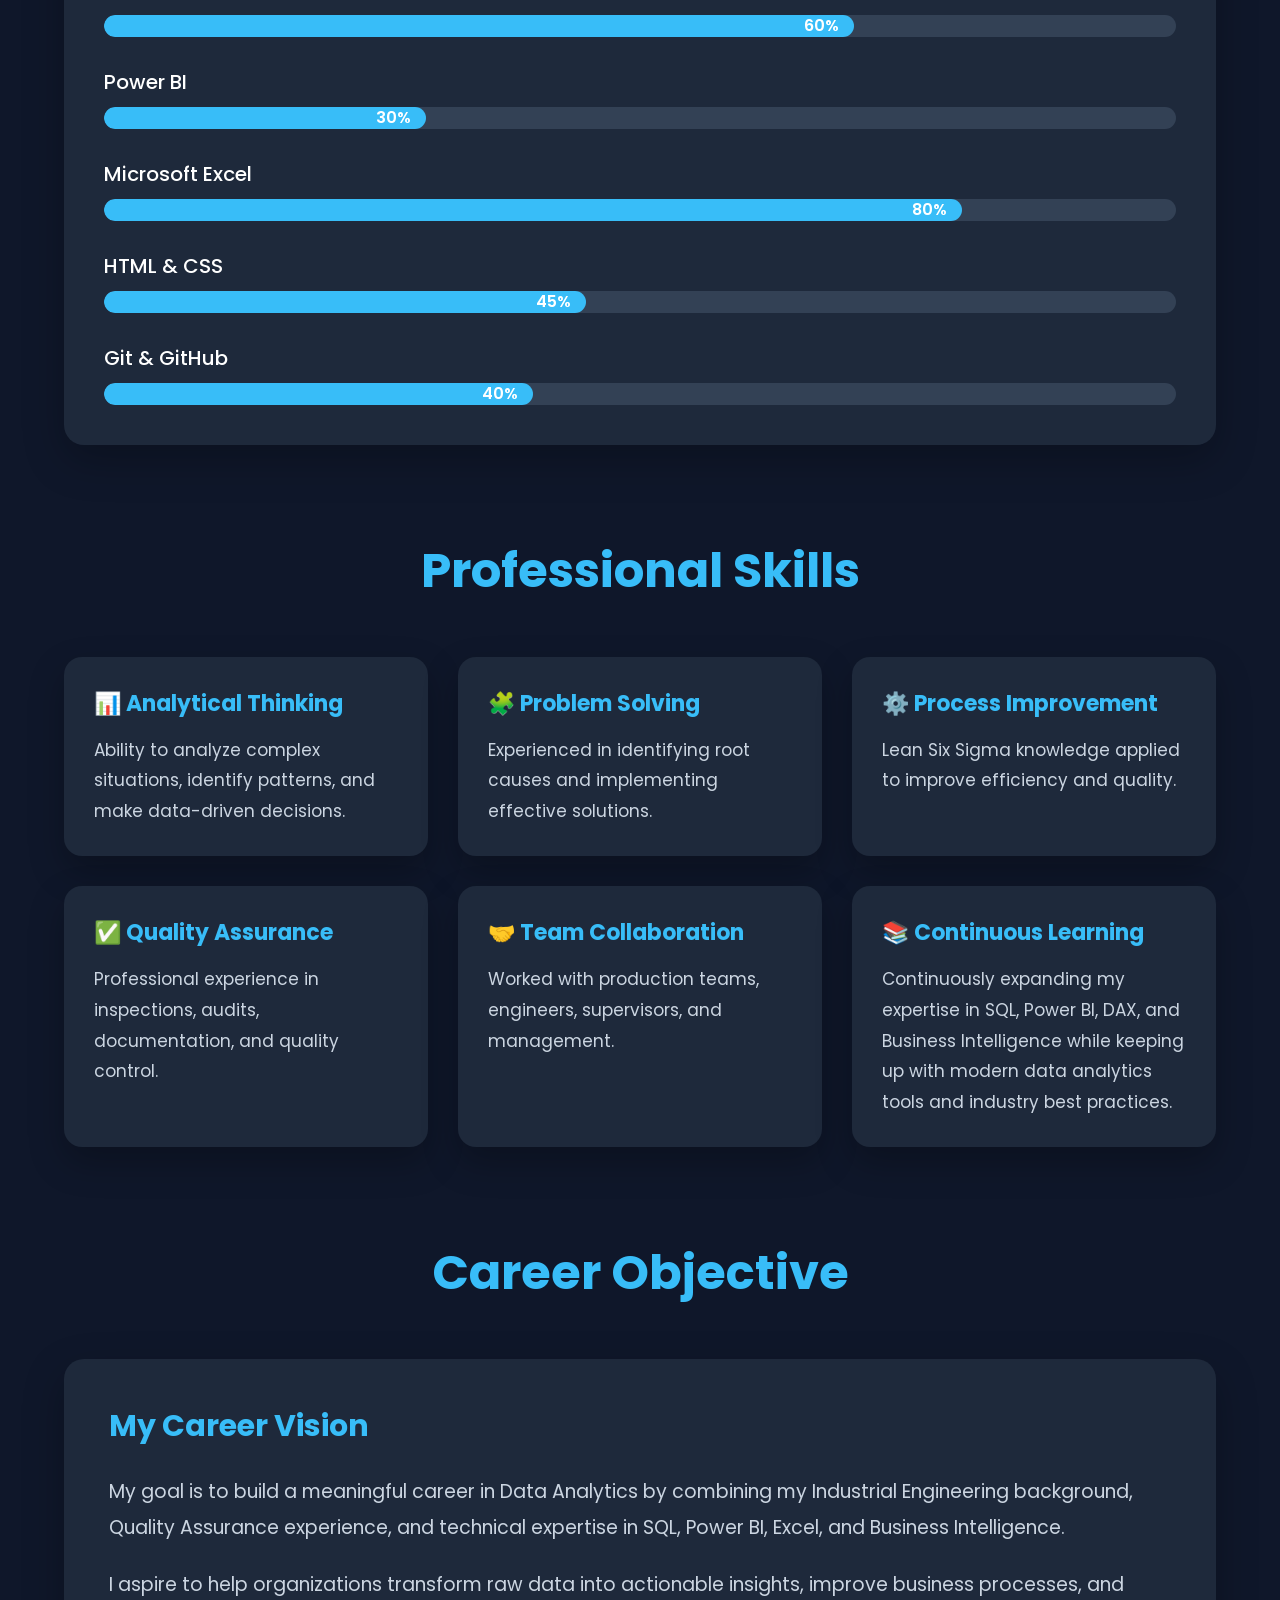
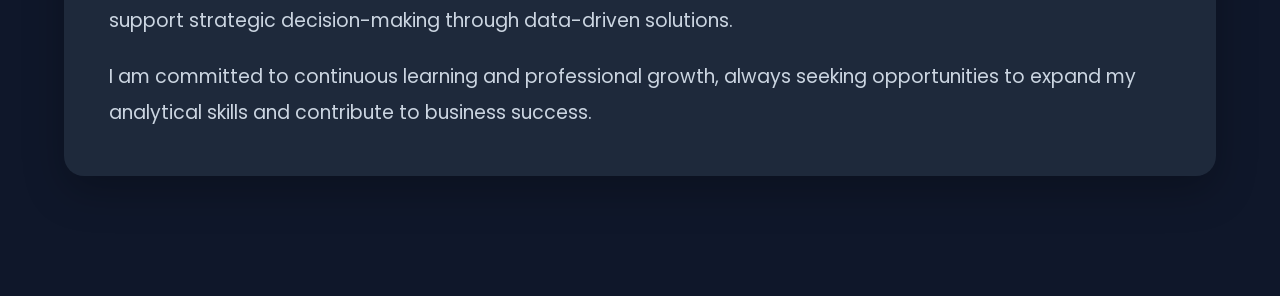
==== commit 3d740fac: "Change SQL progress bar percentage from 70% to 60%" ====
--- a/about.html
+++ b/about.html
@@ -102,7 +102,7 @@
             <span>SQL</span>
 
             <div class="progress">
-                <div class="progress-bar sql">70%</div>
+                <div class="progress-bar sql">60%</div>
             </div>
 
         </div>
@@ -256,4 +256,4 @@
 
 </body>
 
-</html>+</html>
